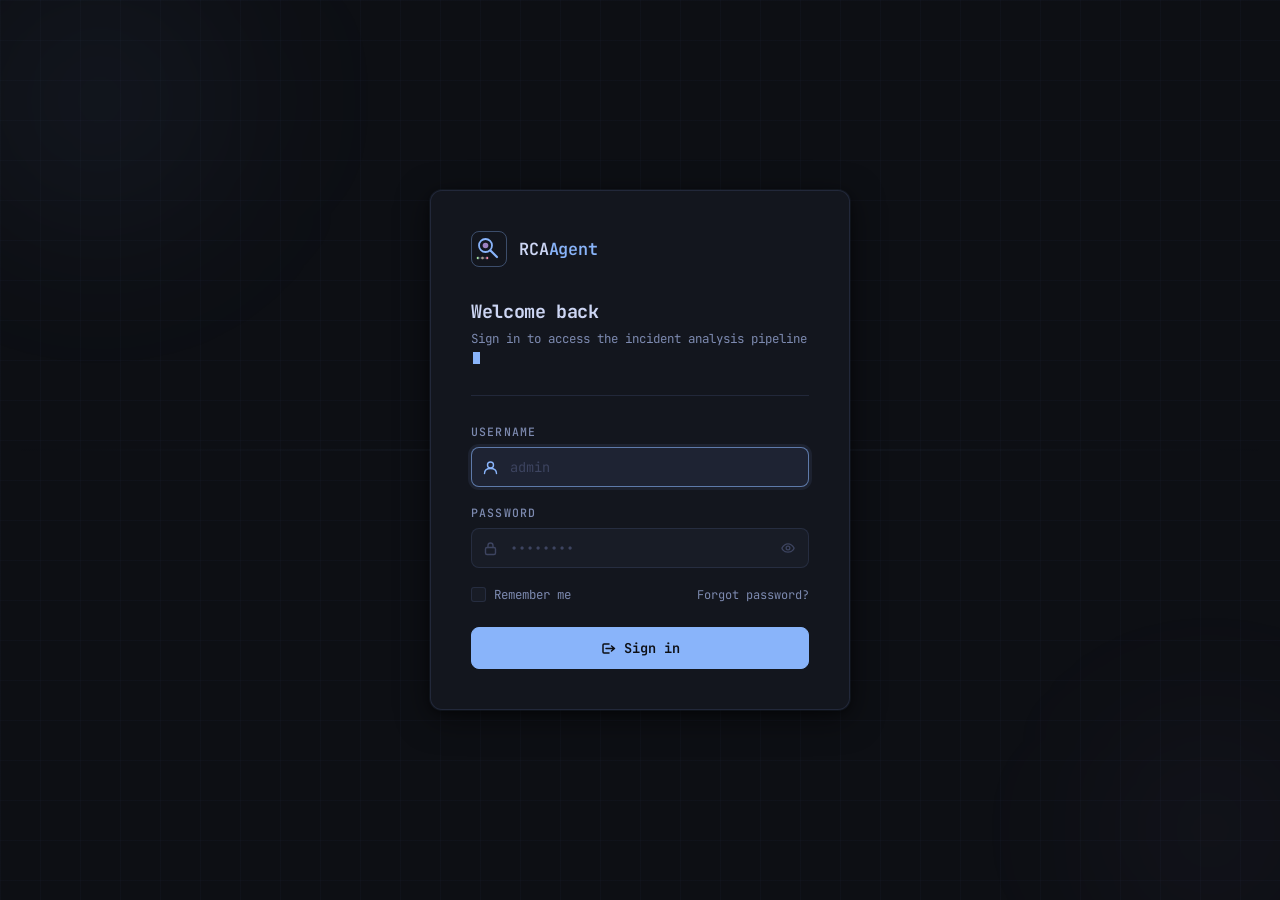
==== Project/templates/login.html @ 860ce0f9 "Organize repository with all project files inside Project folder" ====
<!DOCTYPE html>
<html lang="en">
<head>
  <meta charset="UTF-8">
  <meta name="viewport" content="width=device-width, initial-scale=1.0">
  <title>RCA Agent — Login</title>
  <link rel="preconnect" href="https://fonts.googleapis.com">
  <link rel="preconnect" href="https://fonts.gstatic.com" crossorigin>
  <link href="https://fonts.googleapis.com/css2?family=JetBrains+Mono:wght@300;400;500;600;700&display=swap" rel="stylesheet">
  <style>
    :root {
      --font-mono: 'JetBrains Mono', 'Fira Code', monospace;
      --bg: #0d0f14;
      --surface: #13161e;
      --surface-2: #181c26;
      --surface-3: #1e2333;
      --border: rgba(99,120,180,0.18);
      --border-hover: rgba(99,120,180,0.38);
      --border-focus: rgba(137,180,250,0.6);
      --text: #cdd6f4;
      --text-muted: #7d8ab0;
      --text-faint: #3d4460;
      --green: #a6e3a1;
      --red: #f38ba8;
      --mauve: #cba6f7;
      --accent: #89b4fa;
      --accent-hover: #a4c6ff;
      --accent-glow: rgba(137,180,250,0.2);
      --radius-md: 8px;
      --radius-lg: 12px;
      --transition: 160ms cubic-bezier(0.16,1,0.3,1);
    }
    *, *::before, *::after { box-sizing: border-box; margin: 0; padding: 0; }
    body {
      font-family: var(--font-mono);
      font-size: 0.88rem;
      color: var(--text);
      background: var(--bg);
      min-height: 100dvh;
      display: flex;
      flex-direction: column;
      align-items: center;
      justify-content: center;
      -webkit-font-smoothing: antialiased;
      overflow: hidden;
      position: relative;
    }
    body::before {
      content: '';
      position: fixed;
      inset: 0;
      background-image:
        linear-gradient(rgba(99,120,180,0.04) 1px, transparent 1px),
        linear-gradient(90deg, rgba(99,120,180,0.04) 1px, transparent 1px);
      background-size: 40px 40px;
      pointer-events: none;
      z-index: 0;
    }
    .glow-orb { position: fixed; border-radius: 50%; filter: blur(80px); pointer-events: none; z-index: 0; }
    .glow-orb-1 { width: 400px; height: 400px; background: radial-gradient(circle, rgba(137,180,250,0.07) 0%, transparent 70%); top: -100px; left: -100px; }
    .glow-orb-2 { width: 300px; height: 300px; background: radial-gradient(circle, rgba(203,166,247,0.06) 0%, transparent 70%); bottom: -80px; right: -80px; }
    @keyframes scanline { 0% { transform: translateY(-100%); } 100% { transform: translateY(100vh); } }
    .scanline { position: fixed; left: 0; right: 0; height: 2px; background: linear-gradient(90deg, transparent, rgba(137,180,250,0.06), transparent); animation: scanline 8s linear infinite; pointer-events: none; z-index: 0; }
    .login-card {
      position: relative; z-index: 1;
      width: 100%; max-width: 420px; padding: 40px;
      background: var(--surface); border: 1px solid var(--border);
      border-radius: var(--radius-lg);
      box-shadow: 0 0 0 1px rgba(137,180,250,0.06), 0 8px 32px rgba(0,0,0,0.5), 0 2px 8px rgba(0,0,0,0.4);
      animation: cardIn 0.5s cubic-bezier(0.16,1,0.3,1) both;
    }
    @keyframes cardIn { from { opacity: 0; transform: translateY(16px) scale(0.98); } to { opacity: 1; transform: translateY(0) scale(1); } }
    .logo-row { display: flex; align-items: center; gap: 12px; margin-bottom: 32px; }
    .logo-icon { width: 36px; height: 36px; flex-shrink: 0; }
    .logo-text { font-size: 1.05rem; font-weight: 600; letter-spacing: -0.01em; }
    .logo-text span { color: var(--accent); }
    .login-header { margin-bottom: 28px; }
    .login-title { font-size: 1.15rem; font-weight: 700; color: var(--text); letter-spacing: -0.02em; margin-bottom: 6px; }
    .login-subtitle { font-size: 0.78rem; color: var(--text-muted); line-height: 1.5; }
    .cursor { display: inline-block; width: 7px; height: 12px; background: var(--accent); margin-left: 2px; vertical-align: middle; animation: blink 1s step-end infinite; }
    @keyframes blink { 0%,100%{opacity:1} 50%{opacity:0} }
    .divider { height: 1px; background: var(--border); margin-bottom: 28px; }
    .form-group { margin-bottom: 18px; }
    .form-label { display: block; font-size: 0.72rem; font-weight: 500; color: var(--text-muted); text-transform: uppercase; letter-spacing: 0.1em; margin-bottom: 8px; }
    .input-wrapper { position: relative; display: flex; align-items: center; }
    .input-icon { position: absolute; left: 12px; width: 15px; height: 15px; color: var(--text-faint); pointer-events: none; transition: color var(--transition); }
    .input-wrapper:focus-within .input-icon { color: var(--accent); }
    .form-input {
      width: 100%; background: var(--surface-2); border: 1px solid var(--border);
      border-radius: var(--radius-md); color: var(--text);
      font-family: var(--font-mono); font-size: 0.85rem;
      padding: 10px 12px 10px 38px; outline: none;
      transition: border-color var(--transition), background var(--transition), box-shadow var(--transition);
      caret-color: var(--accent);
    }
    .form-input::placeholder { color: var(--text-faint); }
    .form-input:focus { border-color: var(--border-focus); background: var(--surface-3); box-shadow: 0 0 0 3px rgba(137,180,250,0.08); }
    .pwd-toggle { position: absolute; right: 10px; background: none; border: none; cursor: pointer; color: var(--text-faint); padding: 4px; border-radius: 4px; display: flex; align-items: center; transition: color var(--transition); }
    .pwd-toggle:hover { color: var(--text-muted); }
    .pwd-toggle svg { width: 14px; height: 14px; }
    .form-extras { display: flex; align-items: center; justify-content: space-between; margin-bottom: 24px; }
    .checkbox-label { display: flex; align-items: center; gap: 8px; font-size: 0.78rem; color: var(--text-muted); cursor: pointer; user-select: none; }
    .checkbox-label input[type="checkbox"] { display: none; }
    .custom-checkbox { width: 15px; height: 15px; border: 1px solid var(--border); border-radius: 3px; background: var(--surface-2); display: flex; align-items: center; justify-content: center; transition: all var(--transition); flex-shrink: 0; }
    .checkbox-label input:checked ~ .custom-checkbox { background: var(--accent); border-color: var(--accent); }
    .checkbox-label input:checked ~ .custom-checkbox::after { content: ''; width: 8px; height: 5px; border-left: 1.5px solid #0d0f14; border-bottom: 1.5px solid #0d0f14; transform: rotate(-45deg) translateY(-1px); display: block; }
    .forgot-link { font-size: 0.75rem; color: var(--text-muted); text-decoration: none; transition: color var(--transition); }
    .forgot-link:hover { color: var(--accent); }
    .btn-login {
      width: 100%; padding: 11px 20px;
      background: var(--accent); color: #0d0f14;
      border: 1px solid var(--accent); border-radius: var(--radius-md);
      font-family: var(--font-mono); font-size: 0.85rem; font-weight: 600;
      cursor: pointer; display: flex; align-items: center; justify-content: center; gap: 8px;
      transition: all var(--transition);
    }
    .btn-login:hover { background: var(--accent-hover); box-shadow: 0 0 24px var(--accent-glow); transform: translateY(-1px); }
    .btn-login:active { transform: translateY(0); }
    .btn-login:disabled { opacity: 0.5; cursor: not-allowed; transform: none; box-shadow: none; }
    .btn-login svg { width: 15px; height: 15px; flex-shrink: 0; }
    .error-msg { display: none; align-items: center; gap: 8px; padding: 10px 12px; background: rgba(243,139,168,0.08); border: 1px solid rgba(243,139,168,0.3); border-radius: var(--radius-md); color: var(--red); font-size: 0.78rem; margin-bottom: 16px; }
    .error-msg.visible { display: flex; animation: shake 0.3s cubic-bezier(0.16,1,0.3,1); }
    @keyframes shake { 0%,100%{transform:translateX(0)} 20%{transform:translateX(-6px)} 40%{transform:translateX(6px)} 60%{transform:translateX(-4px)} 80%{transform:translateX(4px)} }
    .success-overlay { display: none; flex-direction: column; align-items: center; justify-content: center; text-align: center; padding: 20px 0; }
    .success-overlay.visible { display: flex; animation: fadeIn 0.4s ease both; }
    @keyframes fadeIn { from { opacity: 0; transform: scale(0.95); } to { opacity: 1; transform: scale(1); } }
    .success-icon { width: 48px; height: 48px; border-radius: 50%; background: rgba(166,227,161,0.1); border: 1px solid rgba(166,227,161,0.3); display: flex; align-items: center; justify-content: center; margin-bottom: 16px; color: var(--green); }
    .success-title { font-size: 0.95rem; font-weight: 600; color: var(--text); margin-bottom: 6px; }
    .success-sub { font-size: 0.78rem; color: var(--text-muted); }
    .spinner { width: 14px; height: 14px; border: 2px solid rgba(13,15,20,0.3); border-top-color: #0d0f14; border-radius: 50%; animation: spin 0.7s linear infinite; flex-shrink: 0; }
    @keyframes spin { to { transform: rotate(360deg); } }
    @media (max-width: 480px) { .login-card { margin: 16px; padding: 28px 24px; } }
  </style>
</head>
<body>
<div class="glow-orb glow-orb-1"></div>
<div class="glow-orb glow-orb-2"></div>
<div class="scanline"></div>

<div class="login-card" role="main">
  <div class="logo-row">
    <svg class="logo-icon" viewBox="0 0 36 36" fill="none" aria-label="RCA Agent">
      <rect width="36" height="36" rx="8" fill="#13161e"/>
      <rect x="0.5" y="0.5" width="35" height="35" rx="7.5" stroke="#89b4fa" stroke-opacity="0.35"/>
      <circle cx="14.5" cy="14.5" r="6.5" stroke="#89b4fa" stroke-width="1.8" fill="none"/>
      <line x1="19.5" y1="19.5" x2="26" y2="26" stroke="#89b4fa" stroke-width="2.2" stroke-linecap="round"/>
      <circle cx="14.5" cy="14.5" r="2.8" fill="#cba6f7" fill-opacity="0.75"/>
      <circle cx="7" cy="27" r="1.3" fill="#a6e3a1"/>
      <circle cx="11.5" cy="27" r="1.3" fill="#f9e2af"/>
      <circle cx="16" cy="27" r="1.3" fill="#f38ba8"/>
      <line x1="7" y1="27" x2="16" y2="27" stroke="#3d4460" stroke-width="0.9"/>
    </svg>
    <span class="logo-text">RCA<span>Agent</span></span>
  </div>

  <div class="login-header">
    <div class="login-title">Welcome back</div>
    <div class="login-subtitle">Sign in to access the incident analysis pipeline<span class="cursor"></span></div>
  </div>

  <div class="divider"></div>

  <div class="success-overlay" id="successOverlay">
    <div class="success-icon">
      <svg width="22" height="22" viewBox="0 0 22 22" fill="none" stroke="currentColor" stroke-width="2">
        <path d="M4 11l5 5 9-9" stroke-linecap="round" stroke-linejoin="round"/>
      </svg>
    </div>
    <div class="success-title">Authentication successful</div>
    <div class="success-sub">Redirecting to RCA dashboard&hellip;</div>
  </div>

  <form id="loginForm" novalidate>
    <div class="error-msg" id="errorMsg" role="alert">
      <svg width="14" height="14" viewBox="0 0 15 15" fill="none" stroke="currentColor" stroke-width="1.5">
        <circle cx="7.5" cy="7.5" r="6"/>
        <path d="M7.5 5v3" stroke-linecap="round"/>
        <circle cx="7.5" cy="10" r="0.6" fill="currentColor"/>
      </svg>
      <span id="errorText">Invalid username or password.</span>
    </div>

    <div class="form-group">
      <label class="form-label" for="username">Username</label>
      <div class="input-wrapper">
        <svg class="input-icon" viewBox="0 0 15 15" fill="none" stroke="currentColor" stroke-width="1.4">
          <circle cx="7.5" cy="5" r="3"/>
          <path d="M1.5 13.5c0-3.314 2.686-5 6-5s6 1.686 6 5" stroke-linecap="round"/>
        </svg>
        <input class="form-input" type="text" id="username" name="username" placeholder="admin" autocomplete="username" spellcheck="false">
      </div>
    </div>

    <div class="form-group">
      <label class="form-label" for="password">Password</label>
      <div class="input-wrapper">
        <svg class="input-icon" viewBox="0 0 15 15" fill="none" stroke="currentColor" stroke-width="1.4">
          <rect x="2.5" y="6.5" width="10" height="7" rx="1.5"/>
          <path d="M5 6.5V4.5a2.5 2.5 0 015 0v2" stroke-linecap="round"/>
        </svg>
        <input class="form-input" type="password" id="password" name="password" placeholder="••••••••" autocomplete="current-password">
        <button type="button" class="pwd-toggle" id="pwdToggle" aria-label="Toggle password visibility">
          <svg id="eyeIcon" viewBox="0 0 15 15" fill="none" stroke="currentColor" stroke-width="1.4">
            <path d="M1 7.5S3.5 3 7.5 3s6.5 4.5 6.5 4.5S13 12 7.5 12 1 7.5 1 7.5z"/>
            <circle cx="7.5" cy="7.5" r="2"/>
          </svg>
        </button>
      </div>
    </div>

    <div class="form-extras">
      <label class="checkbox-label">
        <input type="checkbox" id="rememberMe">
        <span class="custom-checkbox"></span>
        Remember me
      </label>
      <a href="#" class="forgot-link">Forgot password?</a>
    </div>

    <button type="submit" class="btn-login" id="loginBtn">
      <svg viewBox="0 0 15 15" fill="none" stroke="currentColor" stroke-width="1.5">
        <path d="M5 7.5h8M10.5 5l3 2.5-3 2.5" stroke-linecap="round" stroke-linejoin="round"/>
        <path d="M8 3H3a1 1 0 00-1 1v7a1 1 0 001 1h5" stroke-linecap="round"/>
      </svg>
      Sign in
    </button>
  </form>
</div>

<script>
document.getElementById('pwdToggle').addEventListener('click', () => {
  const input = document.getElementById('password');
  const icon  = document.getElementById('eyeIcon');
  if (input.type === 'password') {
    input.type = 'text';
    icon.innerHTML = '<path d="M1 7.5S3.5 3 7.5 3s6.5 4.5 6.5 4.5S13 12 7.5 12 1 7.5 1 7.5z"/><line x1="2" y1="2" x2="13" y2="13" stroke-linecap="round"/>';
  } else {
    input.type = 'password';
    icon.innerHTML = '<path d="M1 7.5S3.5 3 7.5 3s6.5 4.5 6.5 4.5S13 12 7.5 12 1 7.5 1 7.5z"/><circle cx="7.5" cy="7.5" r="2"/>';
  }
});

document.getElementById('loginForm').addEventListener('submit', async (e) => {
  e.preventDefault();
  const username = document.getElementById('username').value.trim();
  const password = document.getElementById('password').value;
  const btn      = document.getElementById('loginBtn');
  const errorDiv = document.getElementById('errorMsg');
  const errorTxt = document.getElementById('errorText');

  errorDiv.classList.remove('visible');
  if (!username || !password) {
    errorTxt.textContent = 'Please enter both username and password.';
    errorDiv.classList.add('visible');
    return;
  }

  btn.disabled = true;
  btn.innerHTML = '<span class="spinner"></span> Authenticating...';

  try {
    const res  = await fetch('/login', {
      method: 'POST',
      headers: { 'Content-Type': 'application/json' },
      body: JSON.stringify({ username, password })
    });
    const data = await res.json();
    if (res.ok && data.status === 'ok') {
      document.getElementById('loginForm').style.display = 'none';
      document.getElementById('successOverlay').classList.add('visible');
      setTimeout(() => { window.location.href = '/'; }, 1400);
    } else {
      throw new Error(data.message || 'Invalid credentials.');
    }
  } catch (err) {
    btn.disabled = false;
    btn.innerHTML = '<svg viewBox="0 0 15 15" fill="none" stroke="currentColor" stroke-width="1.5"><path d="M5 7.5h8M10.5 5l3 2.5-3 2.5" stroke-linecap="round" stroke-linejoin="round"/><path d="M8 3H3a1 1 0 00-1 1v7a1 1 0 001 1h5" stroke-linecap="round"/></svg> Sign in';
    errorTxt.textContent = err.message;
    errorDiv.style.display = 'none';
    void errorDiv.offsetWidth;
    errorDiv.style.display = '';
    errorDiv.classList.add('visible');
    document.getElementById('password').value = '';
    document.getElementById('password').focus();
  }
});

document.getElementById('username').addEventListener('keydown', (e) => {
  if (e.key === 'Enter') { e.preventDefault(); document.getElementById('password').focus(); }
});
document.getElementById('username').focus();
</script>
</body>
</html>
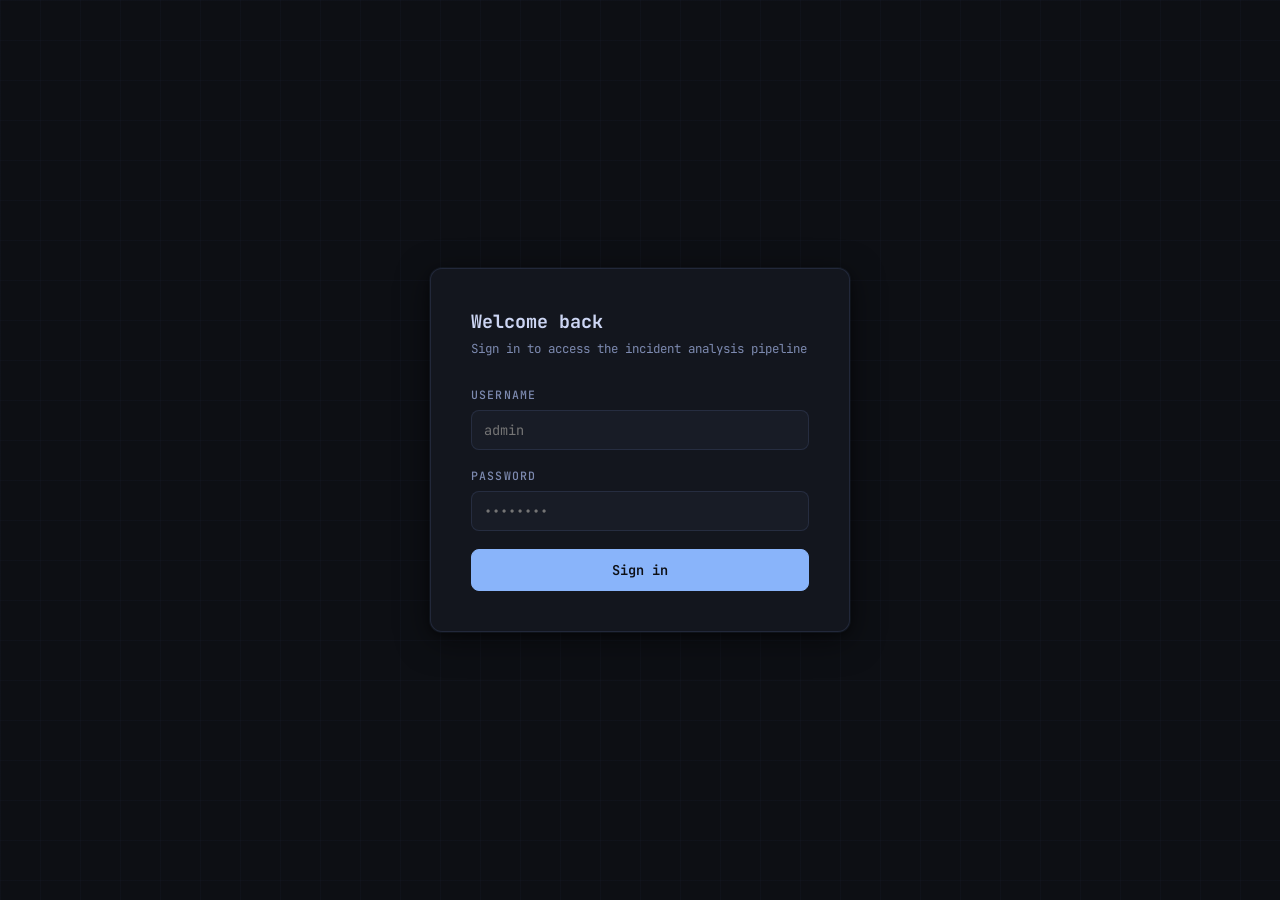
==== commit 83730ef6: "Fix login flow and align frontend/backend auth response" ====
--- a/Project/templates/login.html
+++ b/Project/templates/login.html
@@ -1,4 +1,4 @@
-<!DOCTYPE html>
+﻿<!DOCTYPE html>
 <html lang="en">
 <head>
   <meta charset="UTF-8">
@@ -56,199 +56,78 @@
       pointer-events: none;
       z-index: 0;
     }
-    .glow-orb { position: fixed; border-radius: 50%; filter: blur(80px); pointer-events: none; z-index: 0; }
-    .glow-orb-1 { width: 400px; height: 400px; background: radial-gradient(circle, rgba(137,180,250,0.07) 0%, transparent 70%); top: -100px; left: -100px; }
-    .glow-orb-2 { width: 300px; height: 300px; background: radial-gradient(circle, rgba(203,166,247,0.06) 0%, transparent 70%); bottom: -80px; right: -80px; }
-    @keyframes scanline { 0% { transform: translateY(-100%); } 100% { transform: translateY(100vh); } }
-    .scanline { position: fixed; left: 0; right: 0; height: 2px; background: linear-gradient(90deg, transparent, rgba(137,180,250,0.06), transparent); animation: scanline 8s linear infinite; pointer-events: none; z-index: 0; }
     .login-card {
       position: relative; z-index: 1;
       width: 100%; max-width: 420px; padding: 40px;
       background: var(--surface); border: 1px solid var(--border);
       border-radius: var(--radius-lg);
       box-shadow: 0 0 0 1px rgba(137,180,250,0.06), 0 8px 32px rgba(0,0,0,0.5), 0 2px 8px rgba(0,0,0,0.4);
-      animation: cardIn 0.5s cubic-bezier(0.16,1,0.3,1) both;
     }
-    @keyframes cardIn { from { opacity: 0; transform: translateY(16px) scale(0.98); } to { opacity: 1; transform: translateY(0) scale(1); } }
-    .logo-row { display: flex; align-items: center; gap: 12px; margin-bottom: 32px; }
-    .logo-icon { width: 36px; height: 36px; flex-shrink: 0; }
-    .logo-text { font-size: 1.05rem; font-weight: 600; letter-spacing: -0.01em; }
-    .logo-text span { color: var(--accent); }
     .login-header { margin-bottom: 28px; }
-    .login-title { font-size: 1.15rem; font-weight: 700; color: var(--text); letter-spacing: -0.02em; margin-bottom: 6px; }
+    .login-title { font-size: 1.15rem; font-weight: 700; color: var(--text); margin-bottom: 6px; }
     .login-subtitle { font-size: 0.78rem; color: var(--text-muted); line-height: 1.5; }
-    .cursor { display: inline-block; width: 7px; height: 12px; background: var(--accent); margin-left: 2px; vertical-align: middle; animation: blink 1s step-end infinite; }
-    @keyframes blink { 0%,100%{opacity:1} 50%{opacity:0} }
-    .divider { height: 1px; background: var(--border); margin-bottom: 28px; }
     .form-group { margin-bottom: 18px; }
     .form-label { display: block; font-size: 0.72rem; font-weight: 500; color: var(--text-muted); text-transform: uppercase; letter-spacing: 0.1em; margin-bottom: 8px; }
-    .input-wrapper { position: relative; display: flex; align-items: center; }
-    .input-icon { position: absolute; left: 12px; width: 15px; height: 15px; color: var(--text-faint); pointer-events: none; transition: color var(--transition); }
-    .input-wrapper:focus-within .input-icon { color: var(--accent); }
     .form-input {
       width: 100%; background: var(--surface-2); border: 1px solid var(--border);
       border-radius: var(--radius-md); color: var(--text);
       font-family: var(--font-mono); font-size: 0.85rem;
-      padding: 10px 12px 10px 38px; outline: none;
-      transition: border-color var(--transition), background var(--transition), box-shadow var(--transition);
-      caret-color: var(--accent);
+      padding: 10px 12px; outline: none;
     }
-    .form-input::placeholder { color: var(--text-faint); }
-    .form-input:focus { border-color: var(--border-focus); background: var(--surface-3); box-shadow: 0 0 0 3px rgba(137,180,250,0.08); }
-    .pwd-toggle { position: absolute; right: 10px; background: none; border: none; cursor: pointer; color: var(--text-faint); padding: 4px; border-radius: 4px; display: flex; align-items: center; transition: color var(--transition); }
-    .pwd-toggle:hover { color: var(--text-muted); }
-    .pwd-toggle svg { width: 14px; height: 14px; }
-    .form-extras { display: flex; align-items: center; justify-content: space-between; margin-bottom: 24px; }
-    .checkbox-label { display: flex; align-items: center; gap: 8px; font-size: 0.78rem; color: var(--text-muted); cursor: pointer; user-select: none; }
-    .checkbox-label input[type="checkbox"] { display: none; }
-    .custom-checkbox { width: 15px; height: 15px; border: 1px solid var(--border); border-radius: 3px; background: var(--surface-2); display: flex; align-items: center; justify-content: center; transition: all var(--transition); flex-shrink: 0; }
-    .checkbox-label input:checked ~ .custom-checkbox { background: var(--accent); border-color: var(--accent); }
-    .checkbox-label input:checked ~ .custom-checkbox::after { content: ''; width: 8px; height: 5px; border-left: 1.5px solid #0d0f14; border-bottom: 1.5px solid #0d0f14; transform: rotate(-45deg) translateY(-1px); display: block; }
-    .forgot-link { font-size: 0.75rem; color: var(--text-muted); text-decoration: none; transition: color var(--transition); }
-    .forgot-link:hover { color: var(--accent); }
     .btn-login {
       width: 100%; padding: 11px 20px;
       background: var(--accent); color: #0d0f14;
       border: 1px solid var(--accent); border-radius: var(--radius-md);
       font-family: var(--font-mono); font-size: 0.85rem; font-weight: 600;
-      cursor: pointer; display: flex; align-items: center; justify-content: center; gap: 8px;
-      transition: all var(--transition);
+      cursor: pointer;
     }
-    .btn-login:hover { background: var(--accent-hover); box-shadow: 0 0 24px var(--accent-glow); transform: translateY(-1px); }
-    .btn-login:active { transform: translateY(0); }
-    .btn-login:disabled { opacity: 0.5; cursor: not-allowed; transform: none; box-shadow: none; }
-    .btn-login svg { width: 15px; height: 15px; flex-shrink: 0; }
-    .error-msg { display: none; align-items: center; gap: 8px; padding: 10px 12px; background: rgba(243,139,168,0.08); border: 1px solid rgba(243,139,168,0.3); border-radius: var(--radius-md); color: var(--red); font-size: 0.78rem; margin-bottom: 16px; }
-    .error-msg.visible { display: flex; animation: shake 0.3s cubic-bezier(0.16,1,0.3,1); }
-    @keyframes shake { 0%,100%{transform:translateX(0)} 20%{transform:translateX(-6px)} 40%{transform:translateX(6px)} 60%{transform:translateX(-4px)} 80%{transform:translateX(4px)} }
-    .success-overlay { display: none; flex-direction: column; align-items: center; justify-content: center; text-align: center; padding: 20px 0; }
-    .success-overlay.visible { display: flex; animation: fadeIn 0.4s ease both; }
-    @keyframes fadeIn { from { opacity: 0; transform: scale(0.95); } to { opacity: 1; transform: scale(1); } }
-    .success-icon { width: 48px; height: 48px; border-radius: 50%; background: rgba(166,227,161,0.1); border: 1px solid rgba(166,227,161,0.3); display: flex; align-items: center; justify-content: center; margin-bottom: 16px; color: var(--green); }
-    .success-title { font-size: 0.95rem; font-weight: 600; color: var(--text); margin-bottom: 6px; }
-    .success-sub { font-size: 0.78rem; color: var(--text-muted); }
-    .spinner { width: 14px; height: 14px; border: 2px solid rgba(13,15,20,0.3); border-top-color: #0d0f14; border-radius: 50%; animation: spin 0.7s linear infinite; flex-shrink: 0; }
-    @keyframes spin { to { transform: rotate(360deg); } }
-    @media (max-width: 480px) { .login-card { margin: 16px; padding: 28px 24px; } }
+    .error-msg { display: none; padding: 10px 12px; background: rgba(243,139,168,0.08); border: 1px solid rgba(243,139,168,0.3); border-radius: var(--radius-md); color: var(--red); font-size: 0.78rem; margin-bottom: 16px; }
+    .error-msg.visible { display: block; }
+    .success-overlay { display: none; padding: 20px 0; text-align: center; color: var(--green); }
+    .success-overlay.visible { display: block; }
   </style>
 </head>
 <body>
-<div class="glow-orb glow-orb-1"></div>
-<div class="glow-orb glow-orb-2"></div>
-<div class="scanline"></div>
-
 <div class="login-card" role="main">
-  <div class="logo-row">
-    <svg class="logo-icon" viewBox="0 0 36 36" fill="none" aria-label="RCA Agent">
-      <rect width="36" height="36" rx="8" fill="#13161e"/>
-      <rect x="0.5" y="0.5" width="35" height="35" rx="7.5" stroke="#89b4fa" stroke-opacity="0.35"/>
-      <circle cx="14.5" cy="14.5" r="6.5" stroke="#89b4fa" stroke-width="1.8" fill="none"/>
-      <line x1="19.5" y1="19.5" x2="26" y2="26" stroke="#89b4fa" stroke-width="2.2" stroke-linecap="round"/>
-      <circle cx="14.5" cy="14.5" r="2.8" fill="#cba6f7" fill-opacity="0.75"/>
-      <circle cx="7" cy="27" r="1.3" fill="#a6e3a1"/>
-      <circle cx="11.5" cy="27" r="1.3" fill="#f9e2af"/>
-      <circle cx="16" cy="27" r="1.3" fill="#f38ba8"/>
-      <line x1="7" y1="27" x2="16" y2="27" stroke="#3d4460" stroke-width="0.9"/>
-    </svg>
-    <span class="logo-text">RCA<span>Agent</span></span>
+  <div class="login-header">
+    <div class="login-title">Welcome back</div>
+    <div class="login-subtitle">Sign in to access the incident analysis pipeline</div>
   </div>
 
-  <div class="login-header">
-    <div class="login-title">Welcome back</div>
-    <div class="login-subtitle">Sign in to access the incident analysis pipeline<span class="cursor"></span></div>
-  </div>
-
-  <div class="divider"></div>
-
   <div class="success-overlay" id="successOverlay">
-    <div class="success-icon">
-      <svg width="22" height="22" viewBox="0 0 22 22" fill="none" stroke="currentColor" stroke-width="2">
-        <path d="M4 11l5 5 9-9" stroke-linecap="round" stroke-linejoin="round"/>
-      </svg>
-    </div>
-    <div class="success-title">Authentication successful</div>
-    <div class="success-sub">Redirecting to RCA dashboard&hellip;</div>
+    Authentication successful. Redirecting to RCA dashboard...
   </div>
 
   <form id="loginForm" novalidate>
     <div class="error-msg" id="errorMsg" role="alert">
-      <svg width="14" height="14" viewBox="0 0 15 15" fill="none" stroke="currentColor" stroke-width="1.5">
-        <circle cx="7.5" cy="7.5" r="6"/>
-        <path d="M7.5 5v3" stroke-linecap="round"/>
-        <circle cx="7.5" cy="10" r="0.6" fill="currentColor"/>
-      </svg>
       <span id="errorText">Invalid username or password.</span>
     </div>
 
     <div class="form-group">
       <label class="form-label" for="username">Username</label>
-      <div class="input-wrapper">
-        <svg class="input-icon" viewBox="0 0 15 15" fill="none" stroke="currentColor" stroke-width="1.4">
-          <circle cx="7.5" cy="5" r="3"/>
-          <path d="M1.5 13.5c0-3.314 2.686-5 6-5s6 1.686 6 5" stroke-linecap="round"/>
-        </svg>
-        <input class="form-input" type="text" id="username" name="username" placeholder="admin" autocomplete="username" spellcheck="false">
-      </div>
+      <input class="form-input" type="text" id="username" name="username" placeholder="admin" autocomplete="username" spellcheck="false">
     </div>
 
     <div class="form-group">
       <label class="form-label" for="password">Password</label>
-      <div class="input-wrapper">
-        <svg class="input-icon" viewBox="0 0 15 15" fill="none" stroke="currentColor" stroke-width="1.4">
-          <rect x="2.5" y="6.5" width="10" height="7" rx="1.5"/>
-          <path d="M5 6.5V4.5a2.5 2.5 0 015 0v2" stroke-linecap="round"/>
-        </svg>
-        <input class="form-input" type="password" id="password" name="password" placeholder="••••••••" autocomplete="current-password">
-        <button type="button" class="pwd-toggle" id="pwdToggle" aria-label="Toggle password visibility">
-          <svg id="eyeIcon" viewBox="0 0 15 15" fill="none" stroke="currentColor" stroke-width="1.4">
-            <path d="M1 7.5S3.5 3 7.5 3s6.5 4.5 6.5 4.5S13 12 7.5 12 1 7.5 1 7.5z"/>
-            <circle cx="7.5" cy="7.5" r="2"/>
-          </svg>
-        </button>
-      </div>
+      <input class="form-input" type="password" id="password" name="password" placeholder="••••••••" autocomplete="current-password">
     </div>
 
-    <div class="form-extras">
-      <label class="checkbox-label">
-        <input type="checkbox" id="rememberMe">
-        <span class="custom-checkbox"></span>
-        Remember me
-      </label>
-      <a href="#" class="forgot-link">Forgot password?</a>
-    </div>
-
-    <button type="submit" class="btn-login" id="loginBtn">
-      <svg viewBox="0 0 15 15" fill="none" stroke="currentColor" stroke-width="1.5">
-        <path d="M5 7.5h8M10.5 5l3 2.5-3 2.5" stroke-linecap="round" stroke-linejoin="round"/>
-        <path d="M8 3H3a1 1 0 00-1 1v7a1 1 0 001 1h5" stroke-linecap="round"/>
-      </svg>
-      Sign in
-    </button>
+    <button type="submit" class="btn-login" id="loginBtn">Sign in</button>
   </form>
 </div>
 
 <script>
-document.getElementById('pwdToggle').addEventListener('click', () => {
-  const input = document.getElementById('password');
-  const icon  = document.getElementById('eyeIcon');
-  if (input.type === 'password') {
-    input.type = 'text';
-    icon.innerHTML = '<path d="M1 7.5S3.5 3 7.5 3s6.5 4.5 6.5 4.5S13 12 7.5 12 1 7.5 1 7.5z"/><line x1="2" y1="2" x2="13" y2="13" stroke-linecap="round"/>';
-  } else {
-    input.type = 'password';
-    icon.innerHTML = '<path d="M1 7.5S3.5 3 7.5 3s6.5 4.5 6.5 4.5S13 12 7.5 12 1 7.5 1 7.5z"/><circle cx="7.5" cy="7.5" r="2"/>';
-  }
-});
-
 document.getElementById('loginForm').addEventListener('submit', async (e) => {
   e.preventDefault();
   const username = document.getElementById('username').value.trim();
   const password = document.getElementById('password').value;
-  const btn      = document.getElementById('loginBtn');
+  const btn = document.getElementById('loginBtn');
   const errorDiv = document.getElementById('errorMsg');
   const errorTxt = document.getElementById('errorText');
 
   errorDiv.classList.remove('visible');
+
   if (!username || !password) {
     errorTxt.textContent = 'Please enter both username and password.';
     errorDiv.classList.add('visible');
@@ -256,39 +135,43 @@
   }
 
   btn.disabled = true;
-  btn.innerHTML = '<span class="spinner"></span> Authenticating...';
+  btn.textContent = 'Authenticating...';
 
   try {
-    const res  = await fetch('/login', {
+    const res = await fetch('/login', {
       method: 'POST',
-      headers: { 'Content-Type': 'application/json' },
+      headers: { 'Content-Type': 'application/json', 'Accept': 'application/json' },
       body: JSON.stringify({ username, password })
-    });
-    const data = await res.json();
-    if (res.ok && data.status === 'ok') {
+    });    const contentType = res.headers.get('content-type') || '';
+    if (!contentType.includes('application/json')) {
+      const text = await res.text();
+      throw new Error(text.slice(0, 120));
+    }const data = await res.json();
+
+    if (res.ok && data.success) {
       document.getElementById('loginForm').style.display = 'none';
       document.getElementById('successOverlay').classList.add('visible');
-      setTimeout(() => { window.location.href = '/'; }, 1400);
+      setTimeout(() => { window.location.href = data.redirect_url || '/dashboard'; }, 1400);
     } else {
       throw new Error(data.message || 'Invalid credentials.');
     }
   } catch (err) {
     btn.disabled = false;
-    btn.innerHTML = '<svg viewBox="0 0 15 15" fill="none" stroke="currentColor" stroke-width="1.5"><path d="M5 7.5h8M10.5 5l3 2.5-3 2.5" stroke-linecap="round" stroke-linejoin="round"/><path d="M8 3H3a1 1 0 00-1 1v7a1 1 0 001 1h5" stroke-linecap="round"/></svg> Sign in';
+    btn.textContent = 'Sign in';
     errorTxt.textContent = err.message;
-    errorDiv.style.display = 'none';
-    void errorDiv.offsetWidth;
-    errorDiv.style.display = '';
     errorDiv.classList.add('visible');
     document.getElementById('password').value = '';
     document.getElementById('password').focus();
   }
 });
 
-document.getElementById('username').addEventListener('keydown', (e) => {
-  if (e.key === 'Enter') { e.preventDefault(); document.getElementById('password').focus(); }
-});
 document.getElementById('username').focus();
 </script>
 </body>
 </html>
+
+
+
+
+
+
